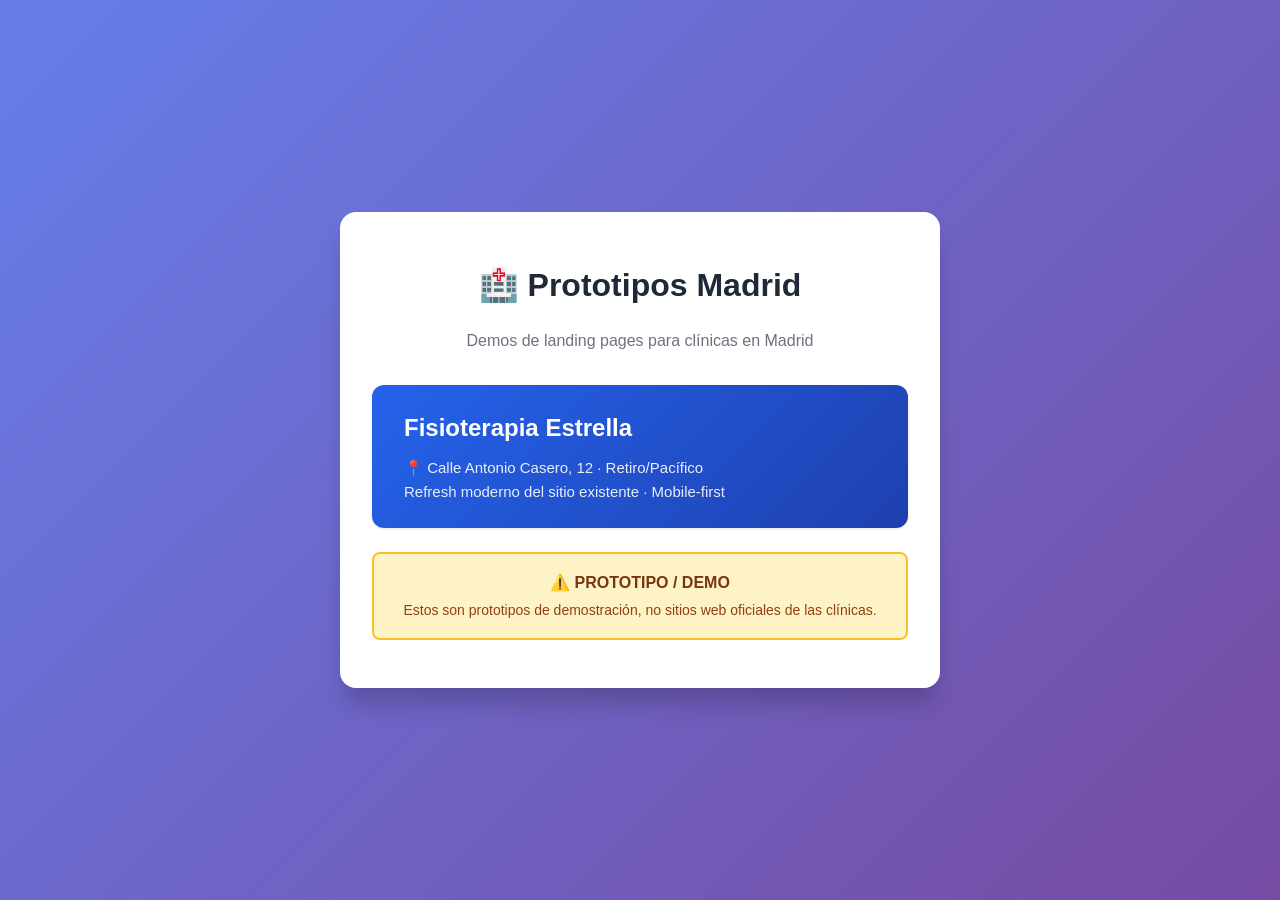
==== index.html @ 33c7d0b0 "Add refreshed Fisioterapia Estrella mobile-first landing prototype - Modern responsive design with f" ====
<!DOCTYPE html>
<html lang="es">
<head>
    <meta charset="UTF-8">
    <meta name="viewport" content="width=device-width, initial-scale=1.0">
    <title>Prototipos Madrid - Fisioterapia Estrella</title>
    <link rel="stylesheet" href="shared/styles.css">
    <style>
        .hub-container {
            min-height: 100vh;
            display: flex;
            flex-direction: column;
            justify-content: center;
            align-items: center;
            padding: 40px 20px;
            background: linear-gradient(135deg, #667eea 0%, #764ba2 100%);
        }
        
        .hub-card {
            background: white;
            border-radius: 16px;
            padding: 48px 32px;
            max-width: 600px;
            width: 100%;
            box-shadow: 0 20px 25px -5px rgba(0, 0, 0, 0.2);
        }
        
        .hub-card h1 {
            font-size: 32px;
            margin-bottom: 16px;
            color: var(--text-dark);
            text-align: center;
        }
        
        .hub-card .subtitle {
            text-align: center;
            color: var(--text-light);
            margin-bottom: 32px;
            font-size: 16px;
        }
        
        .prototype-link {
            display: block;
            background: linear-gradient(135deg, var(--primary) 0%, var(--primary-dark) 100%);
            color: white;
            padding: 24px 32px;
            border-radius: 12px;
            text-decoration: none;
            margin-bottom: 16px;
            transition: transform 0.3s ease, box-shadow 0.3s ease;
            box-shadow: var(--shadow);
        }
        
        .prototype-link:hover {
            transform: translateY(-4px);
            box-shadow: var(--shadow-lg);
        }
        
        .prototype-link h2 {
            font-size: 24px;
            margin-bottom: 8px;
        }
        
        .prototype-link p {
            opacity: 0.9;
            font-size: 15px;
        }
        
        .warning-box {
            background: #fef3c7;
            border: 2px solid #fbbf24;
            border-radius: 8px;
            padding: 16px;
            margin-top: 24px;
            text-align: center;
        }
        
        .warning-box strong {
            color: #78350f;
            display: block;
            margin-bottom: 4px;
        }
        
        .warning-box p {
            color: #92400e;
            font-size: 14px;
            margin: 0;
        }
    </style>
</head>
<body>
    <div class="hub-container">
        <div class="hub-card">
            <h1>🏥 Prototipos Madrid</h1>
            <p class="subtitle">Demos de landing pages para clínicas en Madrid</p>
            
            <a href="sites/fisioterapia-estrella/index.html" class="prototype-link">
                <h2>Fisioterapia Estrella</h2>
                <p>📍 Calle Antonio Casero, 12 · Retiro/Pacífico</p>
                <p>Refresh moderno del sitio existente · Mobile-first</p>
            </a>
            
            <div class="warning-box">
                <strong>⚠️ PROTOTIPO / DEMO</strong>
                <p>Estos son prototipos de demostración, no sitios web oficiales de las clínicas.</p>
            </div>
        </div>
    </div>
</body>
</html>
---- shared/styles.css ----
/* Fisioterapia Estrella - Shared Styles */
:root {
  --primary: #2563eb;
  --primary-dark: #1e40af;
  --secondary: #10b981;
  --text-dark: #1f2937;
  --text-light: #6b7280;
  --bg-light: #f9fafb;
  --white: #ffffff;
  --border: #e5e7eb;
  --shadow: 0 1px 3px 0 rgba(0, 0, 0, 0.1);
  --shadow-lg: 0 10px 15px -3px rgba(0, 0, 0, 0.1);
}

* {
  margin: 0;
  padding: 0;
  box-sizing: border-box;
}

body {
  font-family: -apple-system, BlinkMacSystemFont, 'Segoe UI', Roboto, 'Helvetica Neue', Arial, sans-serif;
  color: var(--text-dark);
  line-height: 1.6;
  overflow-x: hidden;
}

.prototype-badge {
  position: fixed;
  top: 0;
  left: 0;
  right: 0;
  background: #fbbf24;
  color: #78350f;
  text-align: center;
  padding: 8px 16px;
  font-size: 14px;
  font-weight: 600;
  z-index: 1000;
  box-shadow: var(--shadow);
}

.container {
  max-width: 1200px;
  margin: 0 auto;
  padding: 0 16px;
}

/* Hero Section */
.hero {
  background: linear-gradient(135deg, var(--primary) 0%, var(--primary-dark) 100%);
  color: var(--white);
  padding: 80px 16px 60px;
  margin-top: 40px;
  text-align: center;
}

.hero h1 {
  font-size: 32px;
  font-weight: 700;
  margin-bottom: 16px;
  line-height: 1.2;
}

.hero .subtitle {
  font-size: 18px;
  margin-bottom: 24px;
  opacity: 0.95;
}

.hero .tagline {
  font-size: 16px;
  margin-bottom: 32px;
  opacity: 0.9;
}

/* CTA Buttons */
.cta-buttons {
  display: flex;
  flex-direction: column;
  gap: 12px;
  max-width: 400px;
  margin: 0 auto;
}

.btn {
  display: inline-flex;
  align-items: center;
  justify-content: center;
  gap: 8px;
  padding: 14px 28px;
  border-radius: 8px;
  text-decoration: none;
  font-weight: 600;
  font-size: 16px;
  transition: all 0.3s ease;
  border: none;
  cursor: pointer;
}

.btn-primary {
  background: var(--secondary);
  color: var(--white);
  box-shadow: var(--shadow);
}

.btn-primary:hover {
  background: #059669;
  transform: translateY(-2px);
  box-shadow: var(--shadow-lg);
}

.btn-secondary {
  background: var(--white);
  color: var(--primary);
  box-shadow: var(--shadow);
}

.btn-secondary:hover {
  background: var(--bg-light);
  transform: translateY(-2px);
  box-shadow: var(--shadow-lg);
}

.btn-outline {
  background: transparent;
  color: var(--white);
  border: 2px solid var(--white);
}

.btn-outline:hover {
  background: var(--white);
  color: var(--primary);
}

/* Section Styles */
section {
  padding: 60px 16px;
}

section h2 {
  font-size: 28px;
  font-weight: 700;
  margin-bottom: 16px;
  text-align: center;
  color: var(--text-dark);
}

section .section-subtitle {
  text-align: center;
  color: var(--text-light);
  font-size: 18px;
  margin-bottom: 40px;
  max-width: 600px;
  margin-left: auto;
  margin-right: auto;
}

.bg-light {
  background: var(--bg-light);
}

/* Services Grid */
.services-grid {
  display: grid;
  grid-template-columns: 1fr;
  gap: 20px;
  max-width: 800px;
  margin: 0 auto;
}

.service-card {
  background: var(--white);
  padding: 24px;
  border-radius: 12px;
  box-shadow: var(--shadow);
  transition: all 0.3s ease;
  border-left: 4px solid var(--primary);
}

.service-card:hover {
  transform: translateY(-4px);
  box-shadow: var(--shadow-lg);
}

.service-card h3 {
  font-size: 20px;
  margin-bottom: 8px;
  color: var(--primary);
}

.service-card p {
  color: var(--text-light);
  font-size: 15px;
}

/* Pricing Cards */
.pricing-grid {
  display: grid;
  grid-template-columns: 1fr;
  gap: 20px;
  max-width: 900px;
  margin: 0 auto;
}

.pricing-card {
  background: var(--white);
  border-radius: 12px;
  padding: 32px 24px;
  box-shadow: var(--shadow);
  transition: all 0.3s ease;
  border: 2px solid var(--border);
}

.pricing-card:hover {
  transform: translateY(-4px);
  box-shadow: var(--shadow-lg);
  border-color: var(--primary);
}

.pricing-card.featured {
  border-color: var(--primary);
  background: linear-gradient(to bottom, var(--white), #eff6ff);
  position: relative;
}

.pricing-card.featured::before {
  content: 'Más popular';
  position: absolute;
  top: -12px;
  right: 24px;
  background: var(--primary);
  color: var(--white);
  padding: 4px 16px;
  border-radius: 20px;
  font-size: 12px;
  font-weight: 600;
}

.pricing-card h3 {
  font-size: 22px;
  margin-bottom: 8px;
  color: var(--text-dark);
}

.pricing-card .duration {
  color: var(--text-light);
  font-size: 16px;
  margin-bottom: 16px;
}

.pricing-card .price {
  font-size: 48px;
  font-weight: 700;
  color: var(--primary);
  margin-bottom: 8px;
}

.pricing-card .price-note {
  color: var(--text-light);
  font-size: 14px;
  margin-bottom: 24px;
  min-height: 20px;
}

/* Contact Section */
.contact-grid {
  display: grid;
  grid-template-columns: 1fr;
  gap: 32px;
  max-width: 900px;
  margin: 0 auto;
}

.contact-card {
  background: var(--white);
  padding: 32px 24px;
  border-radius: 12px;
  box-shadow: var(--shadow);
}

.contact-card h3 {
  font-size: 22px;
  margin-bottom: 20px;
  color: var(--primary);
  display: flex;
  align-items: center;
  gap: 10px;
}

.contact-item {
  margin-bottom: 16px;
}

.contact-item strong {
  display: block;
  margin-bottom: 4px;
  color: var(--text-dark);
}

.contact-item a {
  color: var(--primary);
  text-decoration: none;
}

.contact-item a:hover {
  text-decoration: underline;
}

.contact-item p {
  color: var(--text-light);
}

.map-placeholder {
  width: 100%;
  height: 300px;
  background: var(--bg-light);
  border-radius: 8px;
  display: flex;
  align-items: center;
  justify-content: center;
  color: var(--text-light);
  margin-top: 20px;
  border: 2px dashed var(--border);
}

/* Footer */
footer {
  background: var(--text-dark);
  color: var(--white);
  padding: 32px 16px;
  text-align: center;
}

footer p {
  margin-bottom: 8px;
  opacity: 0.9;
}

footer a {
  color: var(--secondary);
  text-decoration: none;
}

footer a:hover {
  text-decoration: underline;
}

/* Responsive Design */
@media (min-width: 640px) {
  .hero h1 {
    font-size: 40px;
  }
  
  .cta-buttons {
    flex-direction: row;
    justify-content: center;
  }
  
  .services-grid {
    grid-template-columns: repeat(2, 1fr);
  }
}

@media (min-width: 768px) {
  section {
    padding: 80px 24px;
  }
  
  .hero {
    padding: 100px 24px 80px;
  }
  
  .hero h1 {
    font-size: 48px;
  }
  
  .hero .subtitle {
    font-size: 20px;
  }
  
  section h2 {
    font-size: 36px;
  }
  
  .contact-grid {
    grid-template-columns: repeat(2, 1fr);
  }
}

@media (min-width: 1024px) {
  .pricing-grid {
    grid-template-columns: repeat(3, 1fr);
  }
  
  .services-grid {
    grid-template-columns: repeat(3, 1fr);
  }
}

/* Icons (Simple SVG placeholders) */
.icon {
  width: 24px;
  height: 24px;
  display: inline-block;
}
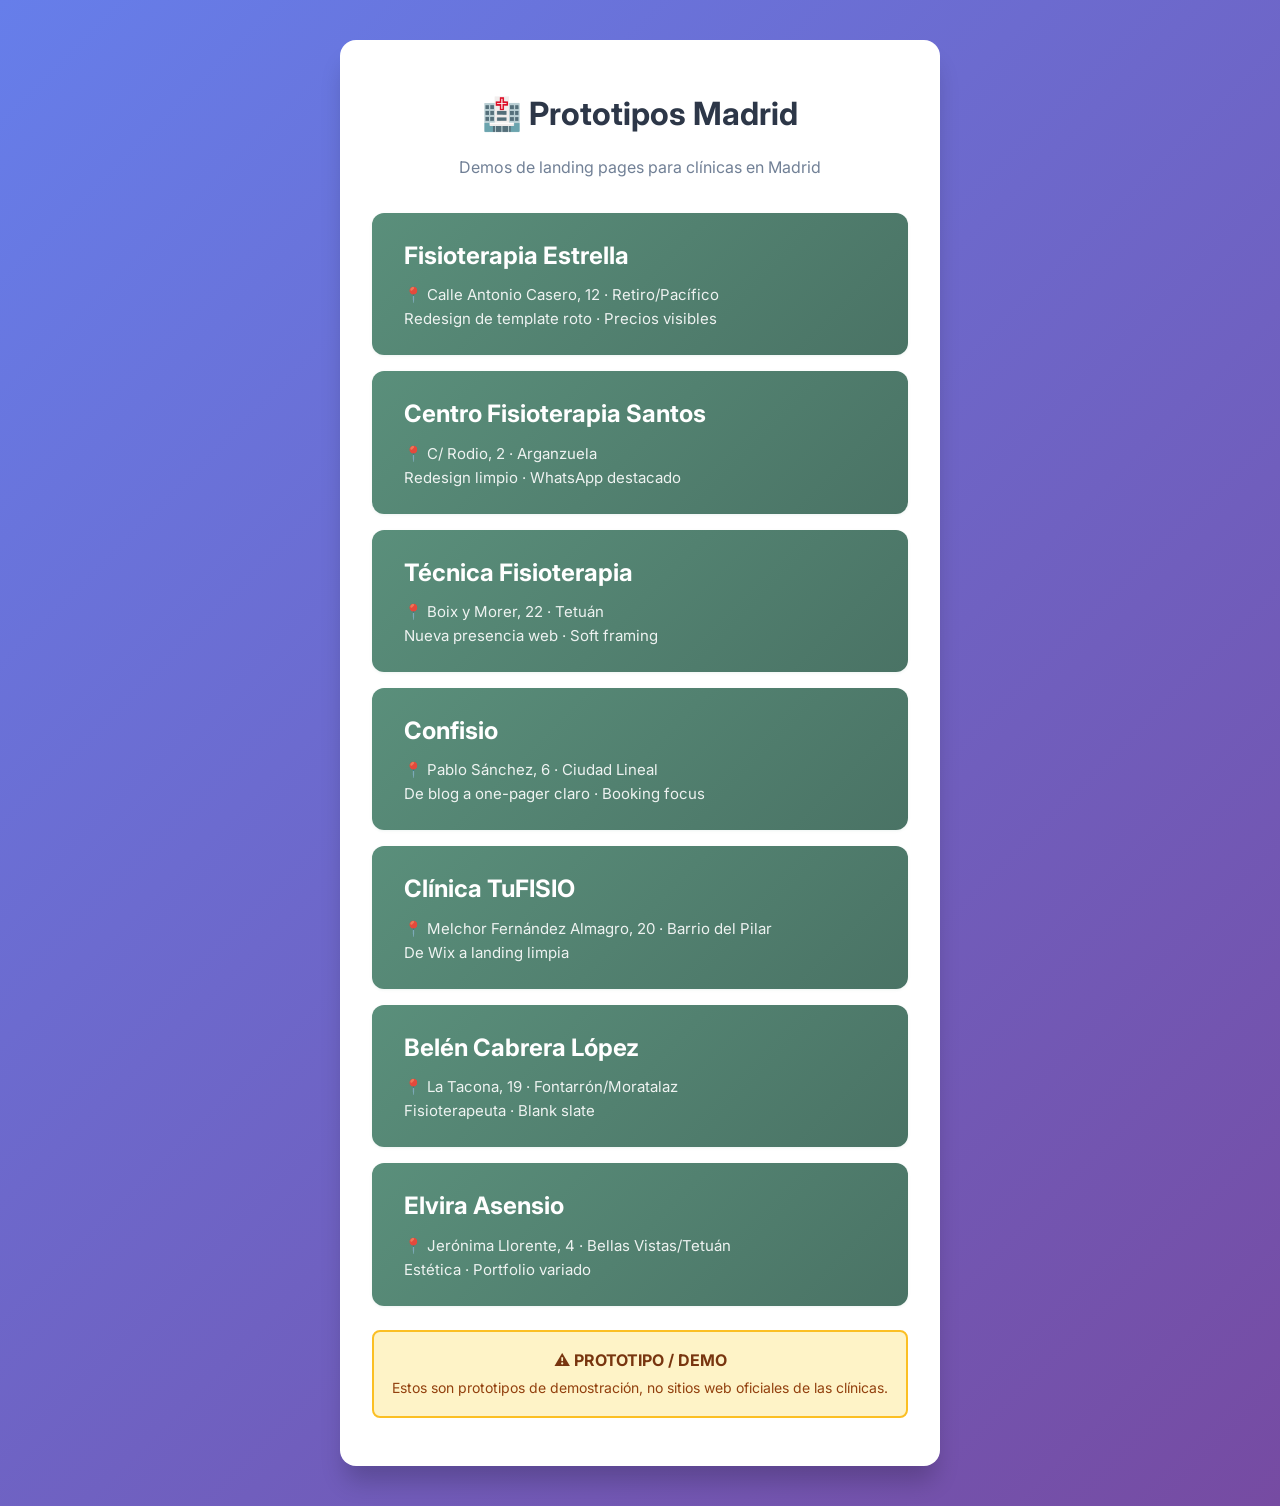
==== commit 0db36e18: "Add all 7 Madrid clinic prototypes with client-specific contexts Complete prototype suite for Alejan" ====
--- a/index.html
+++ b/index.html
@@ -97,7 +97,43 @@
             <a href="sites/fisioterapia-estrella/index.html" class="prototype-link">
                 <h2>Fisioterapia Estrella</h2>
                 <p>📍 Calle Antonio Casero, 12 · Retiro/Pacífico</p>
-                <p>Refresh moderno del sitio existente · Mobile-first</p>
+                <p>Redesign de template roto · Precios visibles</p>
+            </a>
+            
+            <a href="sites/fisioterapia-santos/index.html" class="prototype-link">
+                <h2>Centro Fisioterapia Santos</h2>
+                <p>📍 C/ Rodio, 2 · Arganzuela</p>
+                <p>Redesign limpio · WhatsApp destacado</p>
+            </a>
+            
+            <a href="sites/tecnica-fisioterapia/index.html" class="prototype-link">
+                <h2>Técnica Fisioterapia</h2>
+                <p>📍 Boix y Morer, 22 · Tetuán</p>
+                <p>Nueva presencia web · Soft framing</p>
+            </a>
+            
+            <a href="sites/confisio/index.html" class="prototype-link">
+                <h2>Confisio</h2>
+                <p>📍 Pablo Sánchez, 6 · Ciudad Lineal</p>
+                <p>De blog a one-pager claro · Booking focus</p>
+            </a>
+            
+            <a href="sites/clinica-tufisio/index.html" class="prototype-link">
+                <h2>Clínica TuFISIO</h2>
+                <p>📍 Melchor Fernández Almagro, 20 · Barrio del Pilar</p>
+                <p>De Wix a landing limpia</p>
+            </a>
+            
+            <a href="sites/belen-cabrera/index.html" class="prototype-link">
+                <h2>Belén Cabrera López</h2>
+                <p>📍 La Tacona, 19 · Fontarrón/Moratalaz</p>
+                <p>Fisioterapeuta · Blank slate</p>
+            </a>
+            
+            <a href="sites/elvira-asensio/index.html" class="prototype-link">
+                <h2>Elvira Asensio</h2>
+                <p>📍 Jerónima Llorente, 4 · Bellas Vistas/Tetuán</p>
+                <p>Estética · Portfolio variado</p>
             </a>
             
             <div class="warning-box">
--- a/shared/styles.css
+++ b/shared/styles.css
@@ -1,15 +1,22 @@
 /* Fisioterapia Estrella - Shared Styles */
+@import url('https://fonts.googleapis.com/css2?family=Inter:wght@400;500;600;700&display=swap');
+
 :root {
-  --primary: #2563eb;
-  --primary-dark: #1e40af;
-  --secondary: #10b981;
-  --text-dark: #1f2937;
-  --text-light: #6b7280;
-  --bg-light: #f9fafb;
+  --primary: #5a8f7b;
+  --primary-dark: #4a7365;
+  --secondary: #4d9e8f;
+  --accent: #7eb09b;
+  --text-dark: #2d3748;
+  --text-medium: #4a5568;
+  --text-light: #718096;
+  --bg-light: #f7f9f8;
+  --bg-sage: #e8f2ed;
   --white: #ffffff;
-  --border: #e5e7eb;
-  --shadow: 0 1px 3px 0 rgba(0, 0, 0, 0.1);
-  --shadow-lg: 0 10px 15px -3px rgba(0, 0, 0, 0.1);
+  --warm-gray: #e8e4e0;
+  --border: #d4e4dc;
+  --shadow: 0 1px 3px 0 rgba(90, 143, 123, 0.1);
+  --shadow-md: 0 4px 6px -1px rgba(90, 143, 123, 0.1);
+  --shadow-lg: 0 10px 15px -3px rgba(90, 143, 123, 0.15);
 }
 
 * {
@@ -19,10 +26,13 @@
 }
 
 body {
-  font-family: -apple-system, BlinkMacSystemFont, 'Segoe UI', Roboto, 'Helvetica Neue', Arial, sans-serif;
+  font-family: 'Inter', -apple-system, BlinkMacSystemFont, 'Segoe UI', sans-serif;
   color: var(--text-dark);
   line-height: 1.6;
   overflow-x: hidden;
+  font-size: 16px;
+  background: var(--white);
+  padding-bottom: 80px;
 }
 
 .prototype-badge {
@@ -34,10 +44,11 @@
   color: #78350f;
   text-align: center;
   padding: 8px 16px;
-  font-size: 14px;
+  font-size: 13px;
   font-weight: 600;
-  z-index: 1000;
+  z-index: 1001;
   box-shadow: var(--shadow);
+  letter-spacing: 0.5px;
 }
 
 .container {
@@ -48,30 +59,58 @@
 
 /* Hero Section */
 .hero {
-  background: linear-gradient(135deg, var(--primary) 0%, var(--primary-dark) 100%);
+  background: linear-gradient(135deg, var(--primary) 0%, var(--secondary) 100%);
   color: var(--white);
-  padding: 80px 16px 60px;
+  padding: 70px 20px 50px;
   margin-top: 40px;
   text-align: center;
+  position: relative;
+  overflow: hidden;
+}
+
+.hero::before {
+  content: '';
+  position: absolute;
+  top: 0;
+  left: 0;
+  right: 0;
+  bottom: 0;
+  background: url('data:image/svg+xml,<svg width="100" height="100" xmlns="http://www.w3.org/2000/svg"><circle cx="50" cy="50" r="1" fill="white" opacity="0.1"/></svg>');
+  background-size: 30px 30px;
+  opacity: 0.3;
+}
+
+.hero-content {
+  position: relative;
+  z-index: 1;
 }
 
 .hero h1 {
-  font-size: 32px;
+  font-size: 28px;
   font-weight: 700;
-  margin-bottom: 16px;
-  line-height: 1.2;
+  margin-bottom: 12px;
+  line-height: 1.25;
+  letter-spacing: -0.5px;
 }
 
 .hero .subtitle {
-  font-size: 18px;
-  margin-bottom: 24px;
+  font-size: 17px;
+  margin-bottom: 20px;
   opacity: 0.95;
+  font-weight: 500;
+  max-width: 500px;
+  margin-left: auto;
+  margin-right: auto;
 }
 
 .hero .tagline {
-  font-size: 16px;
-  margin-bottom: 32px;
+  font-size: 15px;
+  margin-bottom: 28px;
   opacity: 0.9;
+  max-width: 480px;
+  margin-left: auto;
+  margin-right: auto;
+  line-height: 1.5;
 }
 
 /* CTA Buttons */
@@ -87,39 +126,40 @@
   display: inline-flex;
   align-items: center;
   justify-content: center;
-  gap: 8px;
-  padding: 14px 28px;
-  border-radius: 8px;
+  gap: 10px;
+  padding: 16px 32px;
+  border-radius: 12px;
   text-decoration: none;
   font-weight: 600;
   font-size: 16px;
   transition: all 0.3s ease;
   border: none;
   cursor: pointer;
+  min-height: 52px;
 }
 
 .btn-primary {
-  background: var(--secondary);
-  color: var(--white);
-  box-shadow: var(--shadow);
+  background: var(--white);
+  color: var(--primary);
+  box-shadow: var(--shadow-md);
 }
 
 .btn-primary:hover {
-  background: #059669;
-  transform: translateY(-2px);
-  box-shadow: var(--shadow-lg);
-}
-
-.btn-secondary {
-  background: var(--white);
-  color: var(--primary);
-  box-shadow: var(--shadow);
-}
-
-.btn-secondary:hover {
   background: var(--bg-light);
   transform: translateY(-2px);
   box-shadow: var(--shadow-lg);
+}
+
+.btn-secondary {
+  background: rgba(255, 255, 255, 0.2);
+  color: var(--white);
+  backdrop-filter: blur(10px);
+  border: 1px solid rgba(255, 255, 255, 0.3);
+}
+
+.btn-secondary:hover {
+  background: rgba(255, 255, 255, 0.3);
+  transform: translateY(-2px);
 }
 
 .btn-outline {
@@ -133,159 +173,278 @@
   color: var(--primary);
 }
 
+.btn-action {
+  background: var(--primary);
+  color: var(--white);
+  box-shadow: var(--shadow-md);
+}
+
+.btn-action:hover {
+  background: var(--primary-dark);
+  transform: translateY(-2px);
+  box-shadow: var(--shadow-lg);
+}
+
+/* Sticky Mobile CTA Bar */
+.mobile-cta-bar {
+  position: fixed;
+  bottom: 0;
+  left: 0;
+  right: 0;
+  background: var(--white);
+  padding: 12px 16px;
+  box-shadow: 0 -4px 12px rgba(0, 0, 0, 0.1);
+  z-index: 1000;
+  display: flex;
+  gap: 8px;
+}
+
+.mobile-cta-bar .btn {
+  flex: 1;
+  padding: 14px 20px;
+  min-height: 48px;
+  font-size: 15px;
+}
+
+@media (min-width: 768px) {
+  .mobile-cta-bar {
+    display: none;
+  }
+  
+  body {
+    padding-bottom: 0;
+  }
+}
+
 /* Section Styles */
 section {
-  padding: 60px 16px;
+  padding: 50px 20px;
 }
 
 section h2 {
-  font-size: 28px;
+  font-size: 26px;
   font-weight: 700;
-  margin-bottom: 16px;
+  margin-bottom: 12px;
   text-align: center;
   color: var(--text-dark);
+  letter-spacing: -0.5px;
 }
 
 section .section-subtitle {
   text-align: center;
   color: var(--text-light);
-  font-size: 18px;
-  margin-bottom: 40px;
+  font-size: 17px;
+  margin-bottom: 36px;
   max-width: 600px;
   margin-left: auto;
   margin-right: auto;
+  line-height: 1.6;
 }
 
 .bg-light {
-  background: var(--bg-light);
+  background: var(--bg-sage);
+}
+
+.bg-warm {
+  background: var(--warm-gray);
+}
+
+/* Trust/Experience Section */
+.trust-section {
+  background: var(--bg-sage);
+  padding: 40px 20px;
+  text-align: center;
+}
+
+.trust-content {
+  max-width: 700px;
+  margin: 0 auto;
+}
+
+.trust-section h2 {
+  font-size: 22px;
+  color: var(--primary);
+  margin-bottom: 16px;
+  font-weight: 600;
+}
+
+.trust-section p {
+  font-size: 17px;
+  color: var(--text-medium);
+  line-height: 1.7;
+}
+
+.trust-badges {
+  display: flex;
+  flex-wrap: wrap;
+  justify-content: center;
+  gap: 24px;
+  margin-top: 28px;
+}
+
+.trust-badge {
+  display: flex;
+  flex-direction: column;
+  align-items: center;
+  gap: 8px;
+}
+
+.trust-badge-icon {
+  width: 56px;
+  height: 56px;
+  background: var(--white);
+  border-radius: 50%;
+  display: flex;
+  align-items: center;
+  justify-content: center;
+  font-size: 24px;
+  box-shadow: var(--shadow);
+}
+
+.trust-badge-text {
+  font-size: 14px;
+  font-weight: 600;
+  color: var(--primary-dark);
+  text-align: center;
 }
 
 /* Services Grid */
 .services-grid {
   display: grid;
   grid-template-columns: 1fr;
-  gap: 20px;
+  gap: 16px;
   max-width: 800px;
   margin: 0 auto;
 }
 
 .service-card {
   background: var(--white);
-  padding: 24px;
+  padding: 20px;
   border-radius: 12px;
   box-shadow: var(--shadow);
   transition: all 0.3s ease;
-  border-left: 4px solid var(--primary);
+  border-left: 4px solid var(--accent);
 }
 
 .service-card:hover {
-  transform: translateY(-4px);
+  transform: translateY(-3px);
   box-shadow: var(--shadow-lg);
+  border-left-color: var(--primary);
 }
 
 .service-card h3 {
-  font-size: 20px;
-  margin-bottom: 8px;
+  font-size: 18px;
+  margin-bottom: 6px;
   color: var(--primary);
+  font-weight: 600;
 }
 
 .service-card p {
   color: var(--text-light);
   font-size: 15px;
+  line-height: 1.5;
 }
 
 /* Pricing Cards */
 .pricing-grid {
   display: grid;
   grid-template-columns: 1fr;
-  gap: 20px;
+  gap: 18px;
   max-width: 900px;
   margin: 0 auto;
 }
 
 .pricing-card {
   background: var(--white);
-  border-radius: 12px;
-  padding: 32px 24px;
-  box-shadow: var(--shadow);
+  border-radius: 16px;
+  padding: 28px 24px;
+  box-shadow: var(--shadow-md);
   transition: all 0.3s ease;
   border: 2px solid var(--border);
+  position: relative;
 }
 
 .pricing-card:hover {
-  transform: translateY(-4px);
+  transform: translateY(-3px);
   box-shadow: var(--shadow-lg);
-  border-color: var(--primary);
+  border-color: var(--accent);
 }
 
 .pricing-card.featured {
   border-color: var(--primary);
-  background: linear-gradient(to bottom, var(--white), #eff6ff);
-  position: relative;
+  background: linear-gradient(to bottom, var(--white), var(--bg-sage));
+  box-shadow: var(--shadow-lg);
 }
 
 .pricing-card.featured::before {
   content: 'Más popular';
   position: absolute;
   top: -12px;
-  right: 24px;
+  right: 20px;
   background: var(--primary);
   color: var(--white);
-  padding: 4px 16px;
+  padding: 6px 18px;
   border-radius: 20px;
   font-size: 12px;
   font-weight: 600;
+  letter-spacing: 0.5px;
 }
 
 .pricing-card h3 {
-  font-size: 22px;
-  margin-bottom: 8px;
+  font-size: 20px;
+  margin-bottom: 6px;
   color: var(--text-dark);
+  font-weight: 700;
 }
 
 .pricing-card .duration {
   color: var(--text-light);
-  font-size: 16px;
+  font-size: 15px;
   margin-bottom: 16px;
+  font-weight: 500;
 }
 
 .pricing-card .price {
-  font-size: 48px;
+  font-size: 44px;
   font-weight: 700;
   color: var(--primary);
-  margin-bottom: 8px;
+  margin-bottom: 6px;
+  letter-spacing: -1px;
 }
 
 .pricing-card .price-note {
   color: var(--text-light);
   font-size: 14px;
-  margin-bottom: 24px;
+  margin-bottom: 20px;
   min-height: 20px;
+  line-height: 1.4;
 }
 
 /* Contact Section */
 .contact-grid {
   display: grid;
   grid-template-columns: 1fr;
-  gap: 32px;
+  gap: 24px;
   max-width: 900px;
   margin: 0 auto;
 }
 
 .contact-card {
   background: var(--white);
-  padding: 32px 24px;
-  border-radius: 12px;
-  box-shadow: var(--shadow);
+  padding: 28px 24px;
+  border-radius: 16px;
+  box-shadow: var(--shadow-md);
+  border: 1px solid var(--border);
 }
 
 .contact-card h3 {
-  font-size: 22px;
+  font-size: 20px;
   margin-bottom: 20px;
   color: var(--primary);
   display: flex;
   align-items: center;
   gap: 10px;
+  font-weight: 700;
 }
 
 .contact-item {
@@ -296,60 +455,89 @@
   display: block;
   margin-bottom: 4px;
   color: var(--text-dark);
+  font-weight: 600;
+  font-size: 15px;
 }
 
 .contact-item a {
   color: var(--primary);
   text-decoration: none;
+  font-weight: 500;
 }
 
 .contact-item a:hover {
   text-decoration: underline;
+  color: var(--primary-dark);
 }
 
 .contact-item p {
-  color: var(--text-light);
+  color: var(--text-medium);
+  font-size: 16px;
+  line-height: 1.6;
 }
 
 .map-placeholder {
   width: 100%;
-  height: 300px;
-  background: var(--bg-light);
-  border-radius: 8px;
+  height: 200px;
+  background: linear-gradient(135deg, var(--bg-sage) 0%, var(--warm-gray) 100%);
+  border-radius: 12px;
   display: flex;
   align-items: center;
   justify-content: center;
   color: var(--text-light);
   margin-top: 20px;
-  border: 2px dashed var(--border);
+  border: 2px solid var(--border);
+  font-size: 24px;
+}
+
+/* Photo Placeholder */
+.photo-placeholder {
+  width: 100%;
+  height: 240px;
+  background: linear-gradient(135deg, var(--accent) 0%, var(--secondary) 100%);
+  border-radius: 12px;
+  display: flex;
+  align-items: center;
+  justify-content: center;
+  color: var(--white);
+  font-size: 48px;
+  margin: 20px 0;
+  box-shadow: var(--shadow-md);
 }
 
 /* Footer */
 footer {
   background: var(--text-dark);
   color: var(--white);
-  padding: 32px 16px;
+  padding: 36px 20px 24px;
   text-align: center;
 }
 
 footer p {
   margin-bottom: 8px;
   opacity: 0.9;
+  font-size: 15px;
 }
 
 footer a {
-  color: var(--secondary);
+  color: var(--accent);
   text-decoration: none;
+  font-weight: 500;
 }
 
 footer a:hover {
   text-decoration: underline;
+  color: var(--secondary);
 }
 
 /* Responsive Design */
 @media (min-width: 640px) {
   .hero h1 {
-    font-size: 40px;
+    font-size: 36px;
+  }
+  
+  .hero .subtitle {
+    font-size: 19px;
   }
   
   .cta-buttons {
@@ -360,19 +548,27 @@
   .services-grid {
     grid-template-columns: repeat(2, 1fr);
   }
+  
+  .pricing-grid {
+    grid-template-columns: repeat(2, 1fr);
+  }
+  
+  .map-placeholder {
+    height: 280px;
+  }
 }
 
 @media (min-width: 768px) {
   section {
-    padding: 80px 24px;
+    padding: 70px 24px;
   }
   
   .hero {
-    padding: 100px 24px 80px;
+    padding: 90px 24px 70px;
   }
   
   .hero h1 {
-    font-size: 48px;
+    font-size: 42px;
   }
   
   .hero .subtitle {
@@ -380,11 +576,19 @@
   }
   
   section h2 {
-    font-size: 36px;
+    font-size: 32px;
+  }
+  
+  .trust-section h2 {
+    font-size: 26px;
   }
   
   .contact-grid {
     grid-template-columns: repeat(2, 1fr);
+  }
+  
+  .photo-placeholder {
+    height: 300px;
   }
 }
 
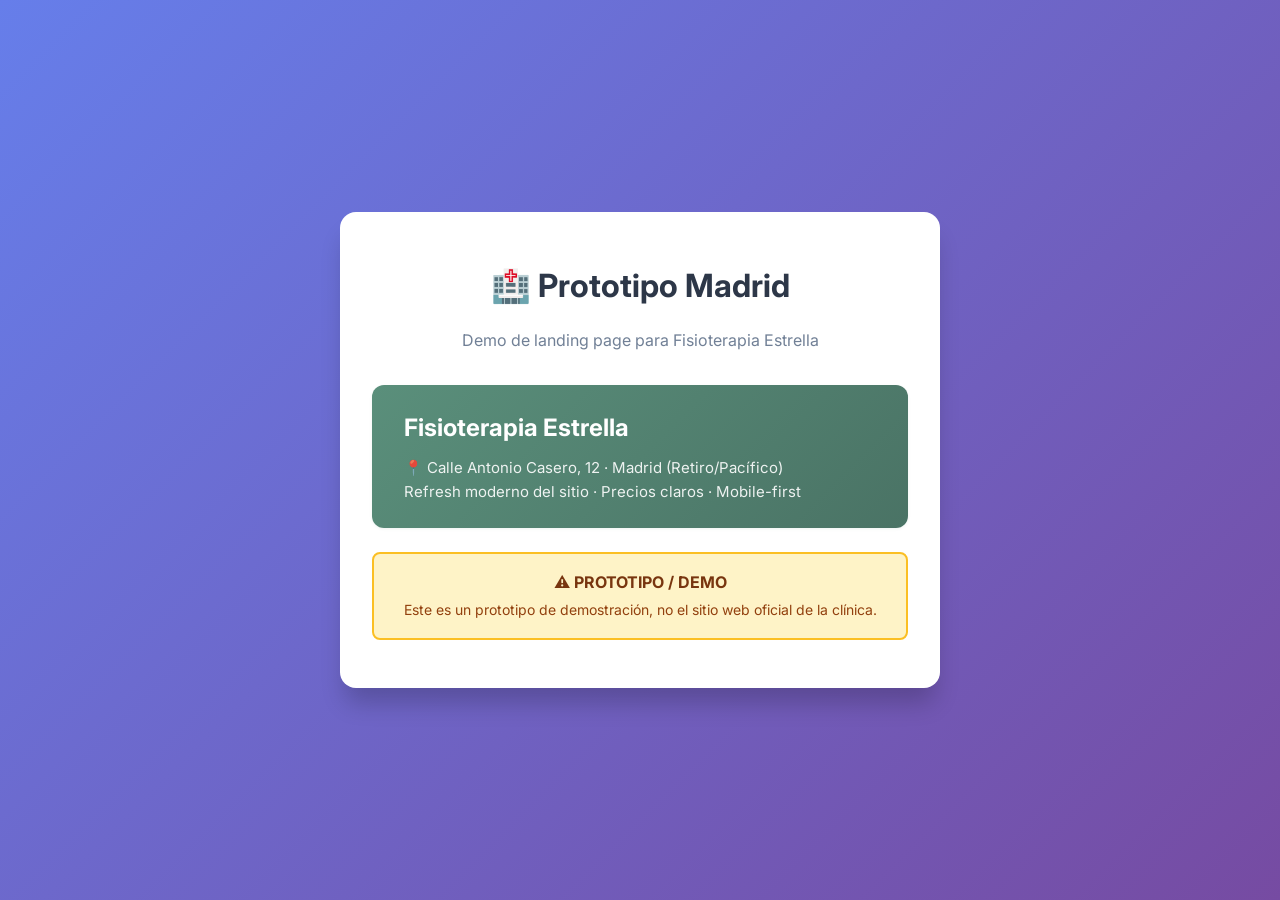
==== commit 9c379ca6: "Revert to Estrella-only prototype with verified real content Scope change: Only Fisioterapia Estrell" ====
--- a/index.html
+++ b/index.html
@@ -91,54 +91,18 @@
 <body>
     <div class="hub-container">
         <div class="hub-card">
-            <h1>🏥 Prototipos Madrid</h1>
-            <p class="subtitle">Demos de landing pages para clínicas en Madrid</p>
+            <h1>🏥 Prototipo Madrid</h1>
+            <p class="subtitle">Demo de landing page para Fisioterapia Estrella</p>
             
             <a href="sites/fisioterapia-estrella/index.html" class="prototype-link">
                 <h2>Fisioterapia Estrella</h2>
-                <p>📍 Calle Antonio Casero, 12 · Retiro/Pacífico</p>
-                <p>Redesign de template roto · Precios visibles</p>
-            </a>
-            
-            <a href="sites/fisioterapia-santos/index.html" class="prototype-link">
-                <h2>Centro Fisioterapia Santos</h2>
-                <p>📍 C/ Rodio, 2 · Arganzuela</p>
-                <p>Redesign limpio · WhatsApp destacado</p>
-            </a>
-            
-            <a href="sites/tecnica-fisioterapia/index.html" class="prototype-link">
-                <h2>Técnica Fisioterapia</h2>
-                <p>📍 Boix y Morer, 22 · Tetuán</p>
-                <p>Nueva presencia web · Soft framing</p>
-            </a>
-            
-            <a href="sites/confisio/index.html" class="prototype-link">
-                <h2>Confisio</h2>
-                <p>📍 Pablo Sánchez, 6 · Ciudad Lineal</p>
-                <p>De blog a one-pager claro · Booking focus</p>
-            </a>
-            
-            <a href="sites/clinica-tufisio/index.html" class="prototype-link">
-                <h2>Clínica TuFISIO</h2>
-                <p>📍 Melchor Fernández Almagro, 20 · Barrio del Pilar</p>
-                <p>De Wix a landing limpia</p>
-            </a>
-            
-            <a href="sites/belen-cabrera/index.html" class="prototype-link">
-                <h2>Belén Cabrera López</h2>
-                <p>📍 La Tacona, 19 · Fontarrón/Moratalaz</p>
-                <p>Fisioterapeuta · Blank slate</p>
-            </a>
-            
-            <a href="sites/elvira-asensio/index.html" class="prototype-link">
-                <h2>Elvira Asensio</h2>
-                <p>📍 Jerónima Llorente, 4 · Bellas Vistas/Tetuán</p>
-                <p>Estética · Portfolio variado</p>
+                <p>📍 Calle Antonio Casero, 12 · Madrid (Retiro/Pacífico)</p>
+                <p>Refresh moderno del sitio · Precios claros · Mobile-first</p>
             </a>
             
             <div class="warning-box">
                 <strong>⚠️ PROTOTIPO / DEMO</strong>
-                <p>Estos son prototipos de demostración, no sitios web oficiales de las clínicas.</p>
+                <p>Este es un prototipo de demostración, no el sitio web oficial de la clínica.</p>
             </div>
         </div>
     </div>
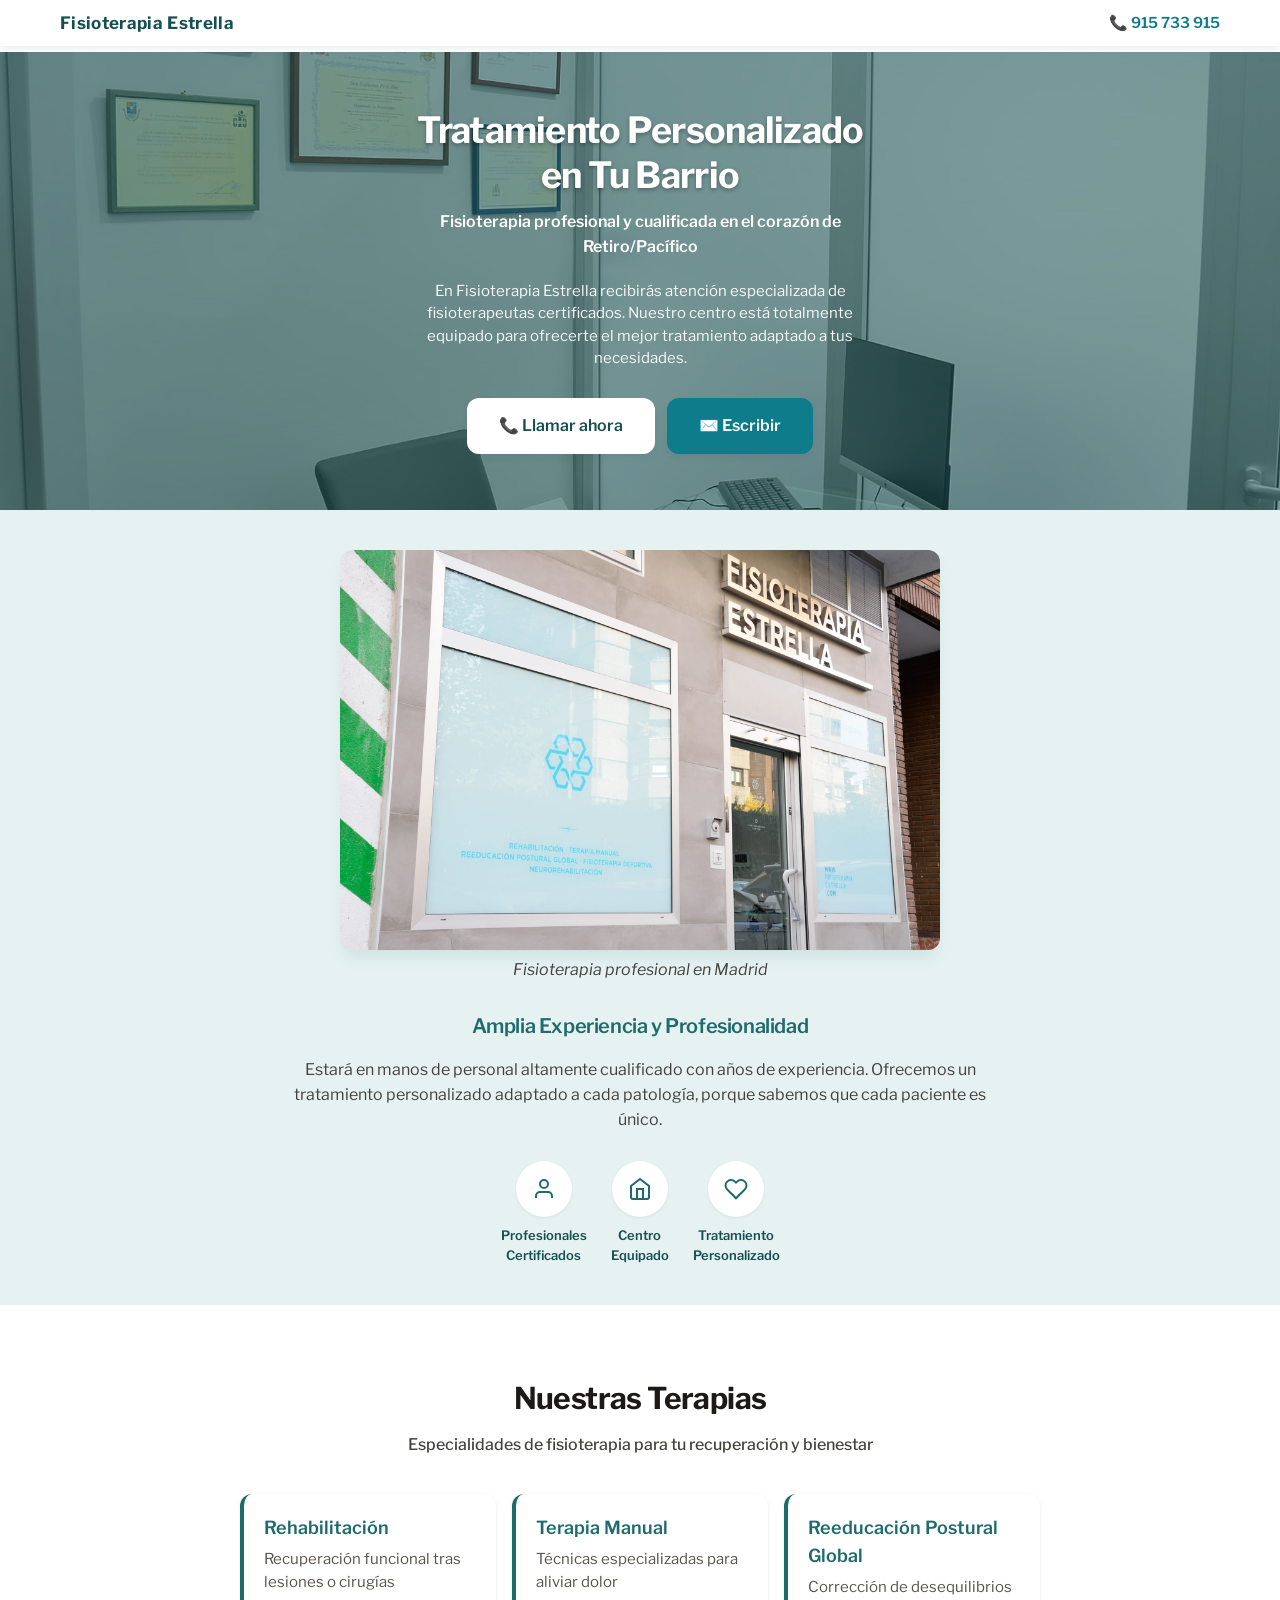
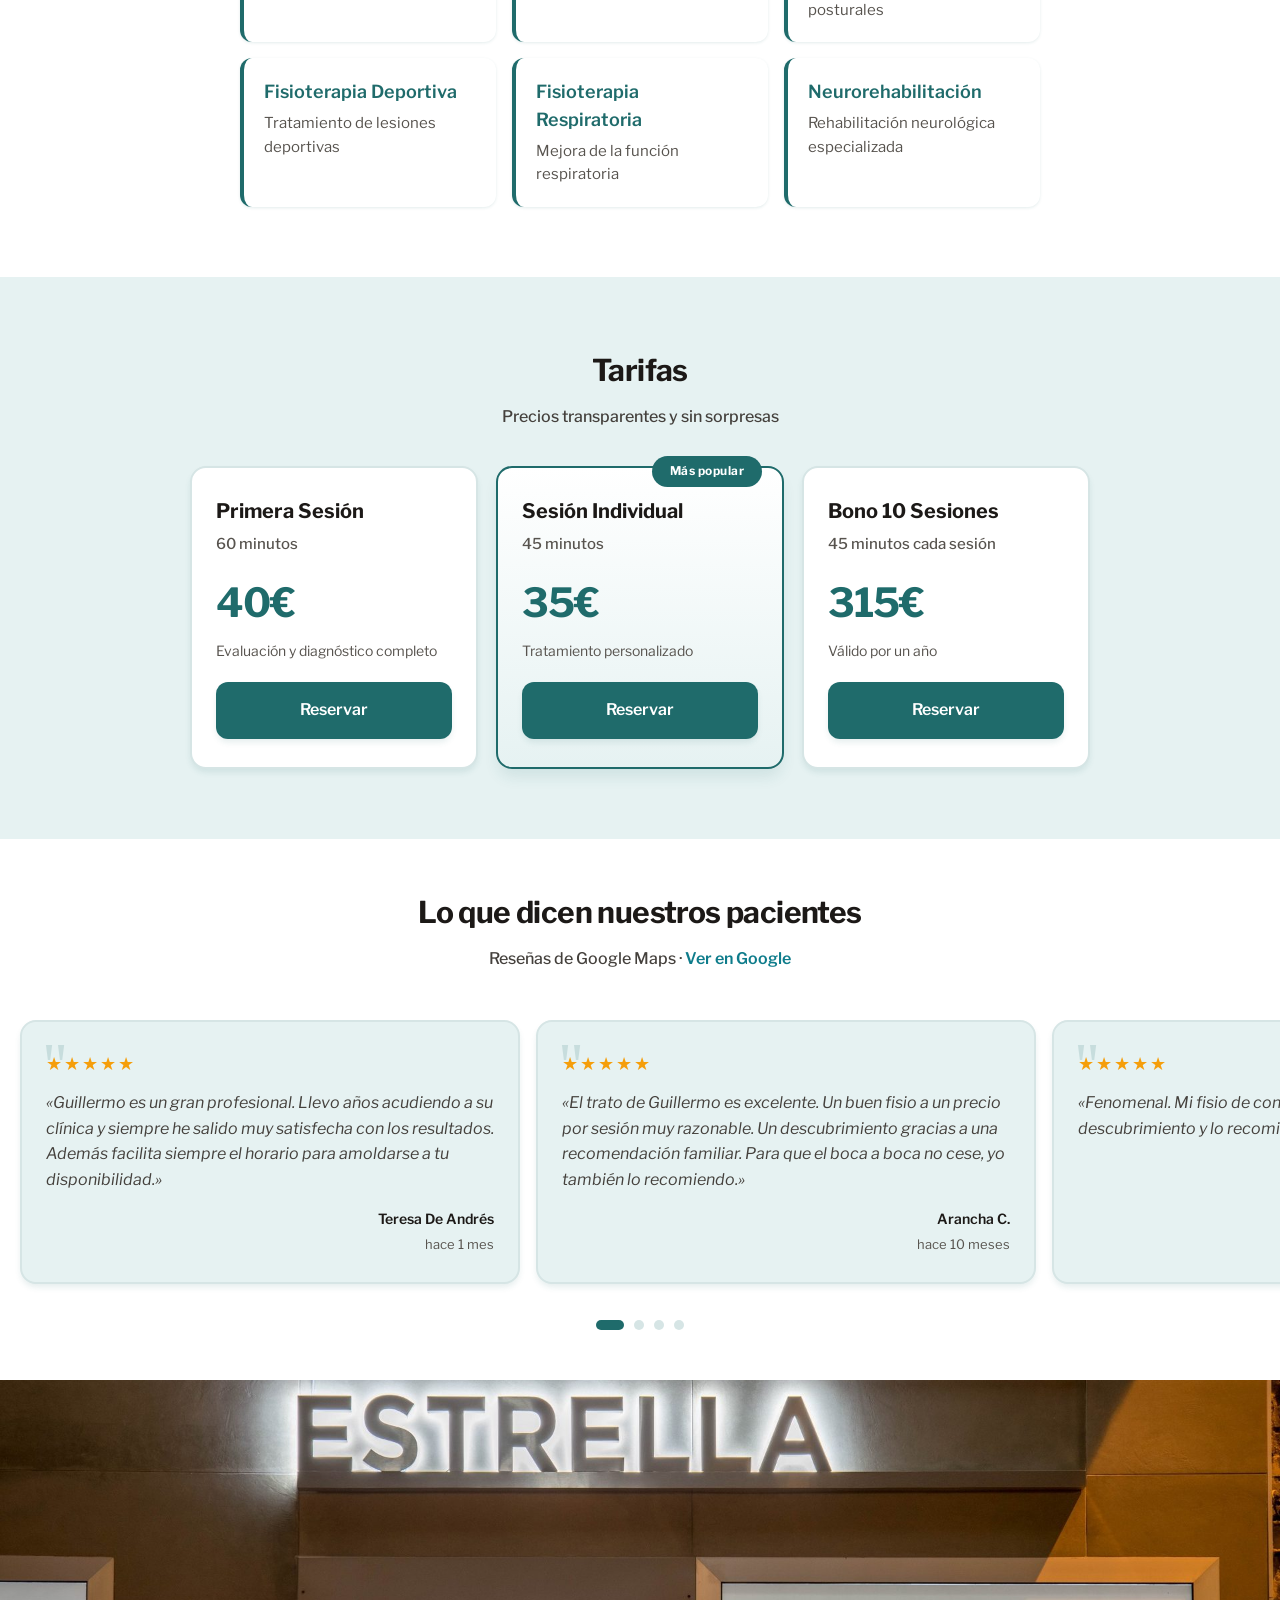
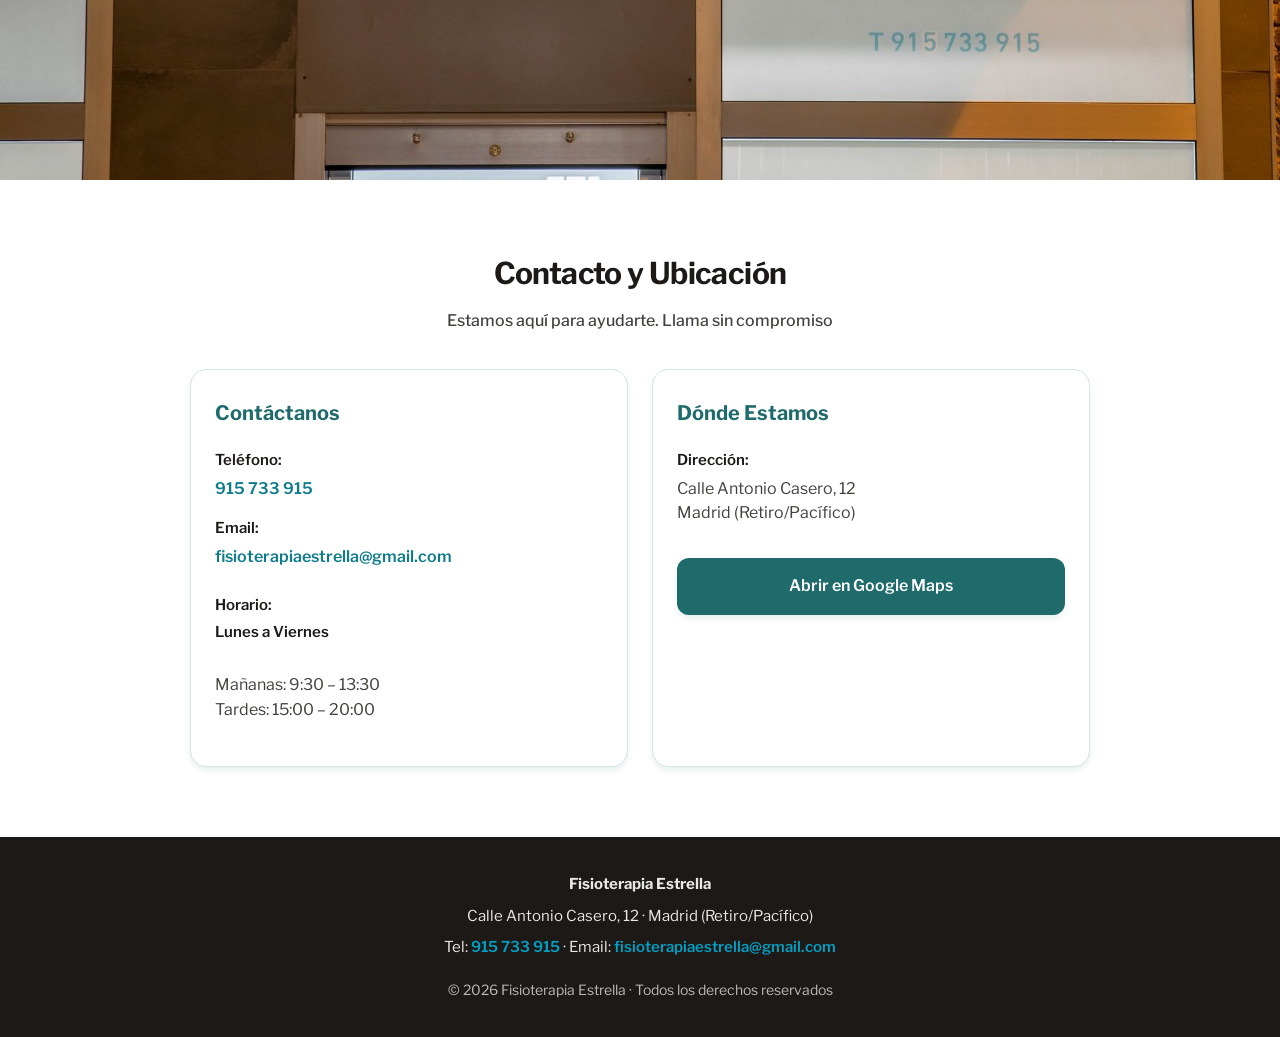
==== commit a391223a: "Restructure as Fisioterapia Estrella only site - Move Fisioterapia Estrella from sites/fisioterapia-" ====
--- a/index.html
+++ b/index.html
@@ -3,108 +3,319 @@
 <head>
     <meta charset="UTF-8">
     <meta name="viewport" content="width=device-width, initial-scale=1.0">
-    <title>Prototipos Madrid - Fisioterapia Estrella</title>
-    <link rel="stylesheet" href="shared/styles.css">
-    <style>
-        .hub-container {
-            min-height: 100vh;
-            display: flex;
-            flex-direction: column;
-            justify-content: center;
-            align-items: center;
-            padding: 40px 20px;
-            background: linear-gradient(135deg, #667eea 0%, #764ba2 100%);
-        }
-        
-        .hub-card {
-            background: white;
-            border-radius: 16px;
-            padding: 48px 32px;
-            max-width: 600px;
-            width: 100%;
-            box-shadow: 0 20px 25px -5px rgba(0, 0, 0, 0.2);
-        }
-        
-        .hub-card h1 {
-            font-size: 32px;
-            margin-bottom: 16px;
-            color: var(--text-dark);
-            text-align: center;
-        }
-        
-        .hub-card .subtitle {
-            text-align: center;
-            color: var(--text-light);
-            margin-bottom: 32px;
-            font-size: 16px;
-        }
-        
-        .prototype-link {
-            display: block;
-            background: linear-gradient(135deg, var(--primary) 0%, var(--primary-dark) 100%);
-            color: white;
-            padding: 24px 32px;
-            border-radius: 12px;
-            text-decoration: none;
-            margin-bottom: 16px;
-            transition: transform 0.3s ease, box-shadow 0.3s ease;
-            box-shadow: var(--shadow);
-        }
-        
-        .prototype-link:hover {
-            transform: translateY(-4px);
-            box-shadow: var(--shadow-lg);
-        }
-        
-        .prototype-link h2 {
-            font-size: 24px;
-            margin-bottom: 8px;
-        }
-        
-        .prototype-link p {
-            opacity: 0.9;
-            font-size: 15px;
-        }
-        
-        .warning-box {
-            background: #fef3c7;
-            border: 2px solid #fbbf24;
-            border-radius: 8px;
-            padding: 16px;
-            margin-top: 24px;
-            text-align: center;
-        }
-        
-        .warning-box strong {
-            color: #78350f;
-            display: block;
-            margin-bottom: 4px;
-        }
-        
-        .warning-box p {
-            color: #92400e;
-            font-size: 14px;
-            margin: 0;
-        }
-    </style>
+    <meta name="description" content="Fisioterapia Estrella - Centro de fisioterapia en Madrid. Rehabilitación, terapia manual, fisioterapia deportiva y más.">
+    <title>Fisioterapia Estrella - Madrid | Retiro/Pacífico</title>
+    <link rel="stylesheet" href="styles.css">
 </head>
 <body>
-    <div class="hub-container">
-        <div class="hub-card">
-            <h1>🏥 Prototipo Madrid</h1>
-            <p class="subtitle">Demo de landing page para Fisioterapia Estrella</p>
-            
-            <a href="sites/fisioterapia-estrella/index.html" class="prototype-link">
-                <h2>Fisioterapia Estrella</h2>
-                <p>📍 Calle Antonio Casero, 12 · Madrid (Retiro/Pacífico)</p>
-                <p>Refresh moderno del sitio · Precios claros · Mobile-first</p>
+    <!-- Sticky Header -->
+    <header class="sticky-header">
+        <div class="header-content">
+            <div class="logo-wordmark">Fisioterapia Estrella</div>
+            <a href="tel:+34915733915" class="header-phone">
+                📞 915 733 915
             </a>
-            
-            <div class="warning-box">
-                <strong>⚠️ PROTOTIPO / DEMO</strong>
-                <p>Este es un prototipo de demostración, no el sitio web oficial de la clínica.</p>
-            </div>
-        </div>
+        </div>
+    </header>
+
+    <!-- Hero Section -->
+    <section class="hero" style="background-image: url('img/hero-bg-alt.jpg');">
+        <div class="hero-content">
+            <h1>Tratamiento Personalizado<br>en Tu Barrio</h1>
+            <p class="subtitle">Fisioterapia profesional y cualificada en el corazón de Retiro/Pacífico</p>
+            <p class="tagline">En Fisioterapia Estrella recibirás atención especializada de fisioterapeutas certificados. Nuestro centro está totalmente equipado para ofrecerte el mejor tratamiento adaptado a tus necesidades.</p>
+            
+            <div class="cta-buttons">
+                <a href="tel:+34915733915" class="btn btn-primary">
+                    📞 Llamar ahora
+                </a>
+                <a href="mailto:fisioterapiaestrella@gmail.com" class="btn btn-secondary">
+                    ✉️ Escribir
+                </a>
+            </div>
+        </div>
+    </section>
+
+    <!-- Trust/Experience Section -->
+    <section class="trust-section">
+        <div class="trust-content">
+            <div class="trust-photo">
+                <img src="img/interior.jpg" alt="Centro de fisioterapia profesional" class="clinic-photo">
+                <p class="photo-caption">Fisioterapia profesional en Madrid</p>
+            </div>
+            
+            <h2>Amplia Experiencia y Profesionalidad</h2>
+            <p>Estará en manos de personal altamente cualificado con años de experiencia. Ofrecemos un tratamiento personalizado adaptado a cada patología, porque sabemos que cada paciente es único.</p>
+            
+            <div class="trust-badges">
+                <div class="trust-badge">
+                    <div class="trust-badge-icon">
+                        <svg width="24" height="24" viewBox="0 0 24 24" fill="none" stroke="currentColor" stroke-width="2">
+                            <path d="M20 21v-2a4 4 0 0 0-4-4H8a4 4 0 0 0-4 4v2"></path>
+                            <circle cx="12" cy="7" r="4"></circle>
+                        </svg>
+                    </div>
+                    <div class="trust-badge-text">Profesionales<br>Certificados</div>
+                </div>
+                <div class="trust-badge">
+                    <div class="trust-badge-icon">
+                        <svg width="24" height="24" viewBox="0 0 24 24" fill="none" stroke="currentColor" stroke-width="2">
+                            <path d="M3 9l9-7 9 7v11a2 2 0 0 1-2 2H5a2 2 0 0 1-2-2z"></path>
+                            <polyline points="9 22 9 12 15 12 15 22"></polyline>
+                        </svg>
+                    </div>
+                    <div class="trust-badge-text">Centro<br>Equipado</div>
+                </div>
+                <div class="trust-badge">
+                    <div class="trust-badge-icon">
+                        <svg width="24" height="24" viewBox="0 0 24 24" fill="none" stroke="currentColor" stroke-width="2">
+                            <path d="M20.84 4.61a5.5 5.5 0 0 0-7.78 0L12 5.67l-1.06-1.06a5.5 5.5 0 0 0-7.78 7.78l1.06 1.06L12 21.23l7.78-7.78 1.06-1.06a5.5 5.5 0 0 0 0-7.78z"></path>
+                        </svg>
+                    </div>
+                    <div class="trust-badge-text">Tratamiento<br>Personalizado</div>
+                </div>
+            </div>
+        </div>
+    </section>
+
+    <!-- Services Section -->
+    <section id="servicios">
+        <div class="container">
+            <h2>Nuestras Terapias</h2>
+            <p class="section-subtitle">
+                Especialidades de fisioterapia para tu recuperación y bienestar
+            </p>
+            
+            <div class="services-grid">
+                <div class="service-card">
+                    <h3>Rehabilitación</h3>
+                    <p>Recuperación funcional tras lesiones o cirugías</p>
+                </div>
+                
+                <div class="service-card">
+                    <h3>Terapia Manual</h3>
+                    <p>Técnicas especializadas para aliviar dolor</p>
+                </div>
+                
+                <div class="service-card">
+                    <h3>Reeducación Postural Global</h3>
+                    <p>Corrección de desequilibrios posturales</p>
+                </div>
+                
+                <div class="service-card">
+                    <h3>Fisioterapia Deportiva</h3>
+                    <p>Tratamiento de lesiones deportivas</p>
+                </div>
+                
+                <div class="service-card">
+                    <h3>Fisioterapia Respiratoria</h3>
+                    <p>Mejora de la función respiratoria</p>
+                </div>
+                
+                <div class="service-card">
+                    <h3>Neurorehabilitación</h3>
+                    <p>Rehabilitación neurológica especializada</p>
+                </div>
+            </div>
+        </div>
+    </section>
+
+    <!-- Pricing Section -->
+    <section id="tarifas" class="bg-light">
+        <div class="container">
+            <h2>Tarifas</h2>
+            <p class="section-subtitle">
+                Precios transparentes y sin sorpresas
+            </p>
+            
+            <div class="pricing-grid">
+                <div class="pricing-card">
+                    <h3>Primera Sesión</h3>
+                    <p class="duration">60 minutos</p>
+                    <div class="price">40€</div>
+                    <p class="price-note">Evaluación y diagnóstico completo</p>
+                    <a href="tel:+34915733915" class="btn btn-action" style="width: 100%;">Reservar</a>
+                </div>
+                
+                <div class="pricing-card featured">
+                    <h3>Sesión Individual</h3>
+                    <p class="duration">45 minutos</p>
+                    <div class="price">35€</div>
+                    <p class="price-note">Tratamiento personalizado</p>
+                    <a href="tel:+34915733915" class="btn btn-action" style="width: 100%;">Reservar</a>
+                </div>
+                
+                <div class="pricing-card">
+                    <h3>Bono 10 Sesiones</h3>
+                    <p class="duration">45 minutos cada sesión</p>
+                    <div class="price">315€</div>
+                    <p class="price-note">Válido por un año</p>
+                    <a href="tel:+34915733915" class="btn btn-action" style="width: 100%;">Reservar</a>
+                </div>
+            </div>
+        </div>
+    </section>
+
+    <!-- Reviews Section -->
+    <section class="reviews-section">
+        <div class="container">
+            <h2>Lo que dicen nuestros pacientes</h2>
+            <p class="section-subtitle">
+                Reseñas de Google Maps · <a href="https://www.google.com/maps/place/Fisioterapia+Estrella/@40.4200067,-3.6678344,17z/data=!3m1!4b1!4m6!3m5!1s0xd4228aea47a5ca3:0x7e5e47098f1900fc!8m2!3d40.4200067!4d-3.6678344!16s%2Fg%2F11gvrlyc_2" class="maps-link" target="_blank" rel="noopener noreferrer">Ver en Google</a>
+            </p>
+        </div>
+        
+        <div class="reviews-track">
+            <div class="review-card">
+                <div class="review-stars" aria-label="5 de 5 estrellas">★★★★★</div>
+                <p class="review-quote">«Guillermo es un gran profesional. Llevo años acudiendo a su clínica y siempre he salido muy satisfecha con los resultados. Además facilita siempre el horario para amoldarse a tu disponibilidad.»</p>
+                <p class="review-author">Teresa De Andrés</p>
+                <p class="review-date">hace 1 mes</p>
+            </div>
+            
+            <div class="review-card">
+                <div class="review-stars" aria-label="5 de 5 estrellas">★★★★★</div>
+                <p class="review-quote">«El trato de Guillermo es excelente. Un buen fisio a un precio por sesión muy razonable. Un descubrimiento gracias a una recomendación familiar. Para que el boca a boca no cese, yo también lo recomiendo.»</p>
+                <p class="review-author">Arancha C.</p>
+                <p class="review-date">hace 10 meses</p>
+            </div>
+            
+            <div class="review-card">
+                <div class="review-stars" aria-label="5 de 5 estrellas">★★★★★</div>
+                <p class="review-quote">«Fenomenal. Mi fisio de confianza. Ha sido un descubrimiento y lo recomiendo siempre que puedo»</p>
+                <p class="review-author">Pilar Úbeda</p>
+                <p class="review-date">hace 10 meses</p>
+            </div>
+            
+            <div class="review-card">
+                <div class="review-stars" aria-label="5 de 5 estrellas">★★★★★</div>
+                <p class="review-quote">«He tomado varias sesiones por distintos problemas físicos y siempre he salido muy mejorado. Un gran profesional, 100% recomendado!»</p>
+                <p class="review-author">Javier Rodríguez Ros</p>
+                <p class="review-date">hace 1 año</p>
+            </div>
+        </div>
+        
+        <div class="reviews-dots">
+            <button class="reviews-dot active" aria-label="Ver reseña 1"></button>
+            <button class="reviews-dot" aria-label="Ver reseña 2"></button>
+            <button class="reviews-dot" aria-label="Ver reseña 3"></button>
+            <button class="reviews-dot" aria-label="Ver reseña 4"></button>
+        </div>
+    </section>
+
+    <!-- Full-width Facade Band -->
+    <section class="facade-band">
+        <img src="img/fachada-noche.jpg" alt="Fachada de Fisioterapia Estrella" class="facade-image">
+    </section>
+
+    <!-- Contact Section -->
+    <section id="contacto">
+        <div class="container">
+            <h2>Contacto y Ubicación</h2>
+            <p class="section-subtitle">
+                Estamos aquí para ayudarte. Llama sin compromiso
+            </p>
+            
+            <div class="contact-grid">
+                <div class="contact-card">
+                    <h3>Contáctanos</h3>
+                    
+                    <div class="contact-item">
+                        <strong>Teléfono:</strong>
+                        <a href="tel:+34915733915">915 733 915</a>
+                    </div>
+                    
+                    <div class="contact-item">
+                        <strong>Email:</strong>
+                        <a href="mailto:fisioterapiaestrella@gmail.com">fisioterapiaestrella@gmail.com</a>
+                    </div>
+                    
+                    <div class="contact-item" style="margin-top: 24px;">
+                        <strong>Horario:</strong>
+                        <p>
+                            <strong>Lunes a Viernes</strong><br>
+                            Mañanas: 9:30 – 13:30<br>
+                            Tardes: 15:00 – 20:00
+                        </p>
+                    </div>
+                </div>
+                
+                <div class="contact-card">
+                    <h3>Dónde Estamos</h3>
+                    
+                    <div class="contact-item">
+                        <strong>Dirección:</strong>
+                        <p>Calle Antonio Casero, 12<br>Madrid (Retiro/Pacífico)</p>
+                    </div>
+                    
+                    <div class="map-container">
+                        <a href="https://www.google.com/maps/place/Fisioterapia+Estrella/@40.4200067,-3.6678344,17z/data=!3m1!4b1!4m6!3m5!1s0xd4228aea47a5ca3:0x7e5e47098f1900fc!8m2!3d40.4200067!4d-3.6678344!16s%2Fg%2F11gvrlyc_2" class="btn btn-action" target="_blank" rel="noopener noreferrer" style="width: 100%; margin-top: 12px;">
+                            Abrir en Google Maps
+                        </a>
+                    </div>
+                </div>
+            </div>
+        </div>
+    </section>
+
+    <!-- Mobile Sticky CTA Bar: Tel=brand, Mail=accent -->
+    <div class="mobile-cta-bar">
+        <a href="tel:+34915733915" class="btn btn-action">
+            📞 Llamar
+        </a>
+        <a href="mailto:fisioterapiaestrella@gmail.com" class="btn btn-secondary">
+            ✉️ Escribir
+        </a>
     </div>
+
+    <!-- Footer -->
+    <footer>
+        <div class="container">
+            <p><strong>Fisioterapia Estrella</strong></p>
+            <p>Calle Antonio Casero, 12 · Madrid (Retiro/Pacífico)</p>
+            <p>Tel: <a href="tel:+34915733915">915 733 915</a> · Email: <a href="mailto:fisioterapiaestrella@gmail.com">fisioterapiaestrella@gmail.com</a></p>
+            <p style="margin-top: 20px; opacity: 0.7; font-size: 14px;">
+                © 2026 Fisioterapia Estrella · Todos los derechos reservados
+            </p>
+        </div>
+    </footer>
+
+    <script>
+    // Reviews slider: sync dots with scroll position
+    (function() {
+        const track = document.querySelector('.reviews-track');
+        const dots = document.querySelectorAll('.reviews-dot');
+        const cards = document.querySelectorAll('.review-card');
+        
+        if (!track || !dots.length || !cards.length) return;
+        
+        function updateActiveDot() {
+            const scrollLeft = track.scrollLeft;
+            const cardWidth = cards[0].offsetWidth + 16; // card width + gap
+            const activeIndex = Math.round(scrollLeft / cardWidth);
+            
+            dots.forEach((dot, i) => {
+                dot.classList.toggle('active', i === activeIndex);
+            });
+        }
+        
+        // Update on scroll
+        track.addEventListener('scroll', updateActiveDot);
+        
+        // Click dot to scroll to card
+        dots.forEach((dot, i) => {
+            dot.addEventListener('click', () => {
+                const cardWidth = cards[0].offsetWidth + 16;
+                track.scrollTo({
+                    left: cardWidth * i,
+                    behavior: 'smooth'
+                });
+            });
+        });
+        
+        // Initial check
+        updateActiveDot();
+    })();
+    </script>
 </body>
 </html>
--- a/styles.css
+++ b/styles.css
@@ -0,0 +1,804 @@
+/* Fisioterapia Estrella - Shared Styles */
+@import url('https://fonts.googleapis.com/css2?family=Libre+Franklin:wght@400;500;600;700&display=swap');
+
+:root {
+  --brand: #1F6B6B;
+  --brand-dark: #164F4F;
+  --brand-soft: #E6F2F2;
+  --accent: #0E7C8B;
+  --accent-hover: #0A636F;
+  --text-dark: #1C1917;
+  --text-medium: #44403C;
+  --text-muted: #57534E;
+  --white: #fff;
+  --border: #D6E5E5;
+
+  /* Aliases */
+  --primary: var(--brand);
+  --primary-dark: var(--brand-dark);
+  --bg-sage: var(--brand-soft);
+  --bg-light: #F7FAFA;
+  --text-light: var(--text-muted);
+
+  --header-h: 52px;
+  --cta-bar-h: 76px;
+
+  --shadow: 0 1px 3px 0 rgba(31, 107, 107, 0.12);
+  --shadow-md: 0 4px 6px -1px rgba(31, 107, 107, 0.12);
+  --shadow-lg: 0 10px 15px -3px rgba(31, 107, 107, 0.12);
+}
+
+* {
+  margin: 0;
+  padding: 0;
+  box-sizing: border-box;
+}
+
+body {
+  font-family: 'Libre Franklin', -apple-system, BlinkMacSystemFont, 'Segoe UI', sans-serif;
+  color: var(--text-dark);
+  line-height: 1.55;
+  overflow-x: hidden;
+  font-size: 16px;
+  font-weight: 400;
+  background: var(--white);
+  padding-bottom: calc(var(--cta-bar-h) + 20px + env(safe-area-inset-bottom));
+}
+
+
+/* Sticky Header */
+.sticky-header {
+  position: fixed;
+  top: 0;
+  left: 0;
+  right: 0;
+  background: var(--white);
+  box-shadow: 0 2px 8px rgba(31, 107, 107, 0.12);
+  z-index: 1001;
+  transition: all 0.3s ease;
+}
+
+.header-content {
+  max-width: 1200px;
+  margin: 0 auto;
+  padding: 10px 20px;
+  display: flex;
+  justify-content: space-between;
+  align-items: center;
+}
+
+.logo-wordmark {
+  font-size: 17px;
+  font-weight: 700;
+  color: var(--brand-dark);
+  letter-spacing: 0.02em;
+}
+
+.header-phone {
+  font-size: 15px;
+  font-weight: 600;
+  color: var(--accent);
+  text-decoration: none;
+  transition: color 0.2s ease;
+}
+
+.header-phone:hover {
+  color: var(--brand-dark);
+}
+
+.container {
+  max-width: 1200px;
+  margin: 0 auto;
+  padding: 0 16px;
+}
+
+/* Hero Section */
+.hero {
+  background-color: var(--brand-dark);
+  color: var(--white);
+  margin-top: var(--header-h);
+  padding-top: 40px;
+  padding-bottom: 44px;
+  padding-left: 20px;
+  padding-right: 20px;
+  text-align: center;
+  position: relative;
+  overflow: hidden;
+  background-size: cover;
+  background-position: center;
+  background-repeat: no-repeat;
+}
+
+.hero::before {
+  content: '';
+  position: absolute;
+  top: 0;
+  left: 0;
+  right: 0;
+  bottom: 0;
+  background: rgba(22, 79, 79, 0.55);
+  z-index: 0;
+}
+
+.hero-content {
+  position: relative;
+  z-index: 1;
+}
+
+.hero h1 {
+  font-size: 28px;
+  font-weight: 700;
+  margin-bottom: 12px;
+  line-height: 1.25;
+  letter-spacing: -0.02em;
+  color: var(--white);
+  text-shadow: 0 2px 4px rgba(0, 0, 0, 0.3);
+}
+
+.hero .subtitle {
+  font-size: 16px;
+  margin-bottom: 20px;
+  color: var(--white);
+  font-weight: 600;
+  max-width: 500px;
+  margin-left: auto;
+  margin-right: auto;
+}
+
+.hero .tagline {
+  font-size: 15px;
+  margin-bottom: 28px;
+  color: rgba(255, 255, 255, 0.95);
+  max-width: 480px;
+  margin-left: auto;
+  margin-right: auto;
+  line-height: 1.5;
+}
+
+/* CTA Buttons */
+.cta-buttons {
+  display: flex;
+  flex-direction: column;
+  gap: 12px;
+  max-width: 400px;
+  margin: 0 auto;
+}
+
+.btn {
+  display: inline-flex;
+  align-items: center;
+  justify-content: center;
+  gap: 10px;
+  padding: 16px 32px;
+  border-radius: 12px;
+  text-decoration: none;
+  font-weight: 600;
+  font-size: 16px;
+  transition: all 0.3s ease;
+  border: none;
+  cursor: pointer;
+  min-height: 48px;
+}
+
+.btn-primary {
+  background: var(--white);
+  color: var(--brand-dark);
+  font-weight: 600;
+  box-shadow: var(--shadow-md);
+}
+
+.btn-primary:hover {
+  background: var(--bg-light);
+  transform: translateY(-2px);
+  box-shadow: var(--shadow-lg);
+}
+
+.btn-secondary {
+  background: var(--accent);
+  color: var(--white);
+  font-weight: 600;
+  border: none;
+  box-shadow: var(--shadow-md);
+}
+
+.btn-secondary:hover {
+  background: var(--accent-hover);
+  transform: translateY(-2px);
+  box-shadow: var(--shadow-lg);
+}
+
+.btn-outline {
+  background: transparent;
+  color: var(--white);
+  border: 2px solid var(--white);
+}
+
+.btn-outline:hover {
+  background: var(--white);
+  color: var(--brand);
+}
+
+.btn-action {
+  background: var(--brand);
+  color: var(--white);
+  font-weight: 600;
+  box-shadow: var(--shadow-md);
+  border: none;
+}
+
+.btn-action:hover {
+  background: var(--brand-dark);
+  transform: translateY(-2px);
+  box-shadow: var(--shadow-lg);
+}
+
+/* Sticky Mobile CTA Bar */
+.mobile-cta-bar {
+  position: fixed;
+  bottom: 0;
+  left: 0;
+  right: 0;
+  background: var(--white);
+  padding: 12px 16px;
+  padding-bottom: calc(12px + env(safe-area-inset-bottom));
+  box-shadow: 0 -4px 12px rgba(31, 107, 107, 0.12);
+  z-index: 1000;
+  display: flex;
+  gap: 8px;
+}
+
+.mobile-cta-bar .btn {
+  flex: 1;
+  padding: 14px 20px;
+  min-height: 48px;
+  font-size: 15px;
+  font-weight: 600;
+}
+
+/* Sticky Tel = solid brand; Mail = solid accent */
+.mobile-cta-bar .btn-action {
+  background: var(--brand);
+  color: var(--white);
+}
+
+.mobile-cta-bar .btn-secondary {
+  background: var(--accent);
+  color: var(--white);
+}
+
+@media (min-width: 768px) {
+  .mobile-cta-bar {
+    display: none;
+  }
+
+  body {
+    padding-bottom: 0;
+  }
+
+  footer {
+    padding-bottom: 36px;
+  }
+}
+
+/* Section Styles */
+section {
+  padding: 50px 20px;
+}
+
+section h2 {
+  font-size: 24px;
+  font-weight: 700;
+  margin-bottom: 12px;
+  text-align: center;
+  color: var(--text-dark);
+  letter-spacing: -0.02em;
+}
+
+section .section-subtitle {
+  text-align: center;
+  color: var(--text-medium);
+  font-size: 16px;
+  font-weight: 500;
+  margin-bottom: 36px;
+  max-width: 600px;
+  margin-left: auto;
+  margin-right: auto;
+  line-height: 1.55;
+}
+
+.bg-light {
+  background: var(--brand-soft);
+}
+
+/* Trust/Experience Section */
+.trust-section {
+  background: var(--brand-soft);
+  padding: 40px 20px;
+  text-align: center;
+}
+
+.trust-content {
+  max-width: 700px;
+  margin: 0 auto;
+}
+
+.trust-photo {
+  margin-bottom: 28px;
+}
+
+.clinic-photo {
+  width: 100%;
+  max-width: 600px;
+  height: auto;
+  border-radius: 12px;
+  box-shadow: var(--shadow-lg);
+  margin: 0 auto;
+  display: block;
+}
+
+.photo-caption {
+  margin-top: 8px;
+  font-size: 13px;
+  color: var(--text-muted);
+  font-style: italic;
+}
+
+.trust-section h2 {
+  font-size: 20px;
+  color: var(--brand);
+  margin-bottom: 16px;
+  font-weight: 600;
+}
+
+.trust-section p {
+  font-size: 16px;
+  color: var(--text-medium);
+  line-height: 1.55;
+}
+
+.trust-badges {
+  display: flex;
+  flex-wrap: wrap;
+  justify-content: center;
+  gap: 24px;
+  margin-top: 28px;
+}
+
+.trust-badge {
+  display: flex;
+  flex-direction: column;
+  align-items: center;
+  gap: 8px;
+}
+
+.trust-badge-icon {
+  width: 56px;
+  height: 56px;
+  background: var(--white);
+  border-radius: 50%;
+  display: flex;
+  align-items: center;
+  justify-content: center;
+  box-shadow: var(--shadow);
+  color: var(--brand);
+}
+
+.trust-badge-icon svg {
+  width: 24px;
+  height: 24px;
+}
+
+.trust-badge-text {
+  font-size: 13px;
+  font-weight: 600;
+  color: var(--brand-dark);
+  text-align: center;
+}
+
+/* Services Grid */
+.services-grid {
+  display: grid;
+  grid-template-columns: 1fr;
+  gap: 16px;
+  max-width: 800px;
+  margin: 0 auto;
+}
+
+.service-card {
+  background: var(--white);
+  padding: 20px;
+  border-radius: 12px;
+  box-shadow: var(--shadow);
+  transition: all 0.3s ease;
+  border-left: 4px solid var(--brand);
+}
+
+.service-card:hover {
+  transform: translateY(-3px);
+  box-shadow: var(--shadow-lg);
+  border-left-color: var(--brand-dark);
+}
+
+.service-card h3 {
+  font-size: 18px;
+  margin-bottom: 6px;
+  color: var(--brand);
+  font-weight: 600;
+}
+
+.service-card p {
+  color: var(--text-muted);
+  font-size: 15px;
+  line-height: 1.55;
+}
+
+/* Pricing Cards */
+.pricing-grid {
+  display: grid;
+  grid-template-columns: 1fr;
+  gap: 18px;
+  max-width: 900px;
+  margin: 0 auto;
+}
+
+.pricing-card {
+  background: var(--white);
+  border-radius: 16px;
+  padding: 28px 24px;
+  box-shadow: var(--shadow-md);
+  transition: all 0.3s ease;
+  border: 2px solid var(--border);
+  position: relative;
+}
+
+.pricing-card:hover {
+  transform: translateY(-3px);
+  box-shadow: var(--shadow-lg);
+  border-color: var(--brand);
+}
+
+.pricing-card.featured {
+  border-color: var(--brand);
+  background: linear-gradient(to bottom, var(--white), var(--brand-soft));
+  box-shadow: var(--shadow-lg);
+}
+
+.pricing-card.featured::before {
+  content: 'Más popular';
+  position: absolute;
+  top: -12px;
+  right: 20px;
+  background: var(--brand);
+  color: var(--white);
+  padding: 6px 18px;
+  border-radius: 20px;
+  font-size: 12px;
+  font-weight: 700;
+  letter-spacing: 0.5px;
+}
+
+.pricing-card h3 {
+  font-size: 20px;
+  margin-bottom: 6px;
+  color: var(--text-dark);
+  font-weight: 700;
+}
+
+.pricing-card .duration {
+  color: var(--text-muted);
+  font-size: 15px;
+  margin-bottom: 16px;
+  font-weight: 500;
+}
+
+.pricing-card .price {
+  font-size: 40px;
+  font-weight: 700;
+  color: var(--brand);
+  margin-bottom: 6px;
+  letter-spacing: -1px;
+}
+
+.pricing-card.featured .price {
+  color: var(--brand);
+}
+
+.pricing-card .price-note {
+  color: var(--text-muted);
+  font-size: 14px;
+  margin-bottom: 20px;
+  min-height: 20px;
+  line-height: 1.55;
+}
+
+/* Reviews Section */
+.reviews-section {
+  padding: 50px 0;
+  background: var(--white);
+  overflow: hidden;
+}
+
+.reviews-section .container {
+  padding-bottom: 16px;
+}
+
+.reviews-section h2 {
+  margin-bottom: 12px;
+}
+
+.reviews-section .section-subtitle {
+  margin-bottom: 32px;
+}
+
+.reviews-section .maps-link {
+  color: var(--accent);
+  text-decoration: none;
+  font-weight: 600;
+  transition: color 0.2s ease;
+}
+
+.reviews-section .maps-link:hover {
+  color: var(--accent-hover);
+  text-decoration: underline;
+}
+
+.reviews-track {
+  display: flex;
+  gap: 16px;
+  overflow-x: auto;
+  scroll-snap-type: x mandatory;
+  scroll-behavior: smooth;
+  padding: 0 20px 20px 20px;
+  -webkit-overflow-scrolling: touch;
+  scrollbar-width: none;
+}
+
+.reviews-track::-webkit-scrollbar {
+  display: none;
+}
+
+.review-card {
+  flex: 0 0 85vw;
+  max-width: 500px;
+  background: var(--brand-soft);
+  border-radius: 16px;
+  padding: 28px 24px;
+  box-shadow: var(--shadow-md);
+  border: 2px solid var(--border);
+  scroll-snap-align: center;
+  transition: all 0.3s ease;
+  position: relative;
+}
+
+.review-card::before {
+  content: '"';
+  position: absolute;
+  top: 12px;
+  left: 20px;
+  font-size: 64px;
+  color: var(--brand);
+  opacity: 0.15;
+  font-family: Georgia, serif;
+  line-height: 1;
+}
+
+.review-stars {
+  color: #F59E0B;
+  font-size: 18px;
+  margin-bottom: 12px;
+  letter-spacing: 2px;
+  position: relative;
+  z-index: 1;
+}
+
+.review-quote {
+  font-size: 16px;
+  color: var(--text-medium);
+  line-height: 1.6;
+  margin-bottom: 16px;
+  font-style: italic;
+  position: relative;
+  z-index: 1;
+}
+
+.review-author {
+  font-size: 14px;
+  color: var(--text-dark);
+  font-weight: 600;
+  text-align: right;
+  margin-bottom: 4px;
+}
+
+.review-date {
+  font-size: 13px;
+  color: var(--text-muted);
+  text-align: right;
+  font-weight: 400;
+}
+
+.reviews-dots {
+  display: flex;
+  justify-content: center;
+  gap: 10px;
+  padding: 16px 0 0;
+}
+
+.reviews-dot {
+  width: 10px;
+  height: 10px;
+  border-radius: 50%;
+  background: var(--border);
+  border: none;
+  cursor: pointer;
+  transition: all 0.3s ease;
+  padding: 0;
+}
+
+.reviews-dot:hover {
+  background: var(--accent);
+  opacity: 0.7;
+}
+
+.reviews-dot.active {
+  background: var(--brand);
+  width: 28px;
+  border-radius: 5px;
+}
+
+/* Contact Section */
+.contact-grid {
+  display: grid;
+  grid-template-columns: 1fr;
+  gap: 24px;
+  max-width: 900px;
+  margin: 0 auto;
+}
+
+.contact-card {
+  background: var(--white);
+  padding: 28px 24px;
+  border-radius: 16px;
+  box-shadow: var(--shadow-md);
+  border: 1px solid var(--border);
+}
+
+.contact-card h3 {
+  font-size: 20px;
+  margin-bottom: 20px;
+  color: var(--brand);
+  display: flex;
+  align-items: center;
+  gap: 10px;
+  font-weight: 700;
+}
+
+.contact-item {
+  margin-bottom: 16px;
+}
+
+.contact-item strong {
+  display: block;
+  margin-bottom: 4px;
+  color: var(--text-dark);
+  font-weight: 600;
+  font-size: 15px;
+}
+
+.contact-item a {
+  color: var(--accent);
+  text-decoration: none;
+  font-weight: 600;
+}
+
+.contact-item a:hover {
+  text-decoration: underline;
+  color: var(--accent-hover);
+}
+
+.contact-item p {
+  color: var(--text-medium);
+  font-size: 16px;
+  line-height: 1.55;
+}
+
+.map-container {
+  margin-top: 20px;
+}
+
+/* Full-width Facade Band */
+.facade-band {
+  width: 100%;
+  padding: 0;
+  margin: 0;
+  overflow: hidden;
+  line-height: 0;
+}
+
+.facade-image {
+  width: 100%;
+  height: auto;
+  display: block;
+  object-fit: cover;
+  max-height: 400px;
+}
+
+/* Footer */
+footer {
+  background: var(--text-dark);
+  color: var(--white);
+  padding: 36px 20px 28px;
+  text-align: center;
+}
+
+footer p {
+  margin-bottom: 8px;
+  opacity: 0.9;
+  font-size: 15px;
+}
+
+footer a {
+  color: #00AED6;
+  text-decoration: none;
+  font-weight: 600;
+}
+
+footer a:hover {
+  text-decoration: underline;
+  color: var(--accent-hover);
+}
+
+/* Responsive Design */
+@media (min-width: 640px) {
+  .hero h1 {
+    font-size: 32px;
+  }
+
+  .cta-buttons {
+    flex-direction: row;
+    justify-content: center;
+  }
+
+  .services-grid {
+    grid-template-columns: repeat(2, 1fr);
+  }
+
+  .pricing-grid {
+    grid-template-columns: repeat(2, 1fr);
+  }
+}
+
+@media (min-width: 768px) {
+  section {
+    padding: 70px 24px;
+  }
+
+  .hero {
+    margin-top: var(--header-h);
+    padding-top: 56px;
+    padding-bottom: 56px;
+    padding-left: 24px;
+    padding-right: 24px;
+  }
+
+  .hero h1 {
+    font-size: 36px;
+  }
+
+  section h2 {
+    font-size: 30px;
+  }
+
+  .contact-grid {
+    grid-template-columns: repeat(2, 1fr);
+  }
+}
+
+@media (min-width: 1024px) {
+  .pricing-grid {
+    grid-template-columns: repeat(3, 1fr);
+  }
+
+  .services-grid {
+    grid-template-columns: repeat(3, 1fr);
+  }
+}
